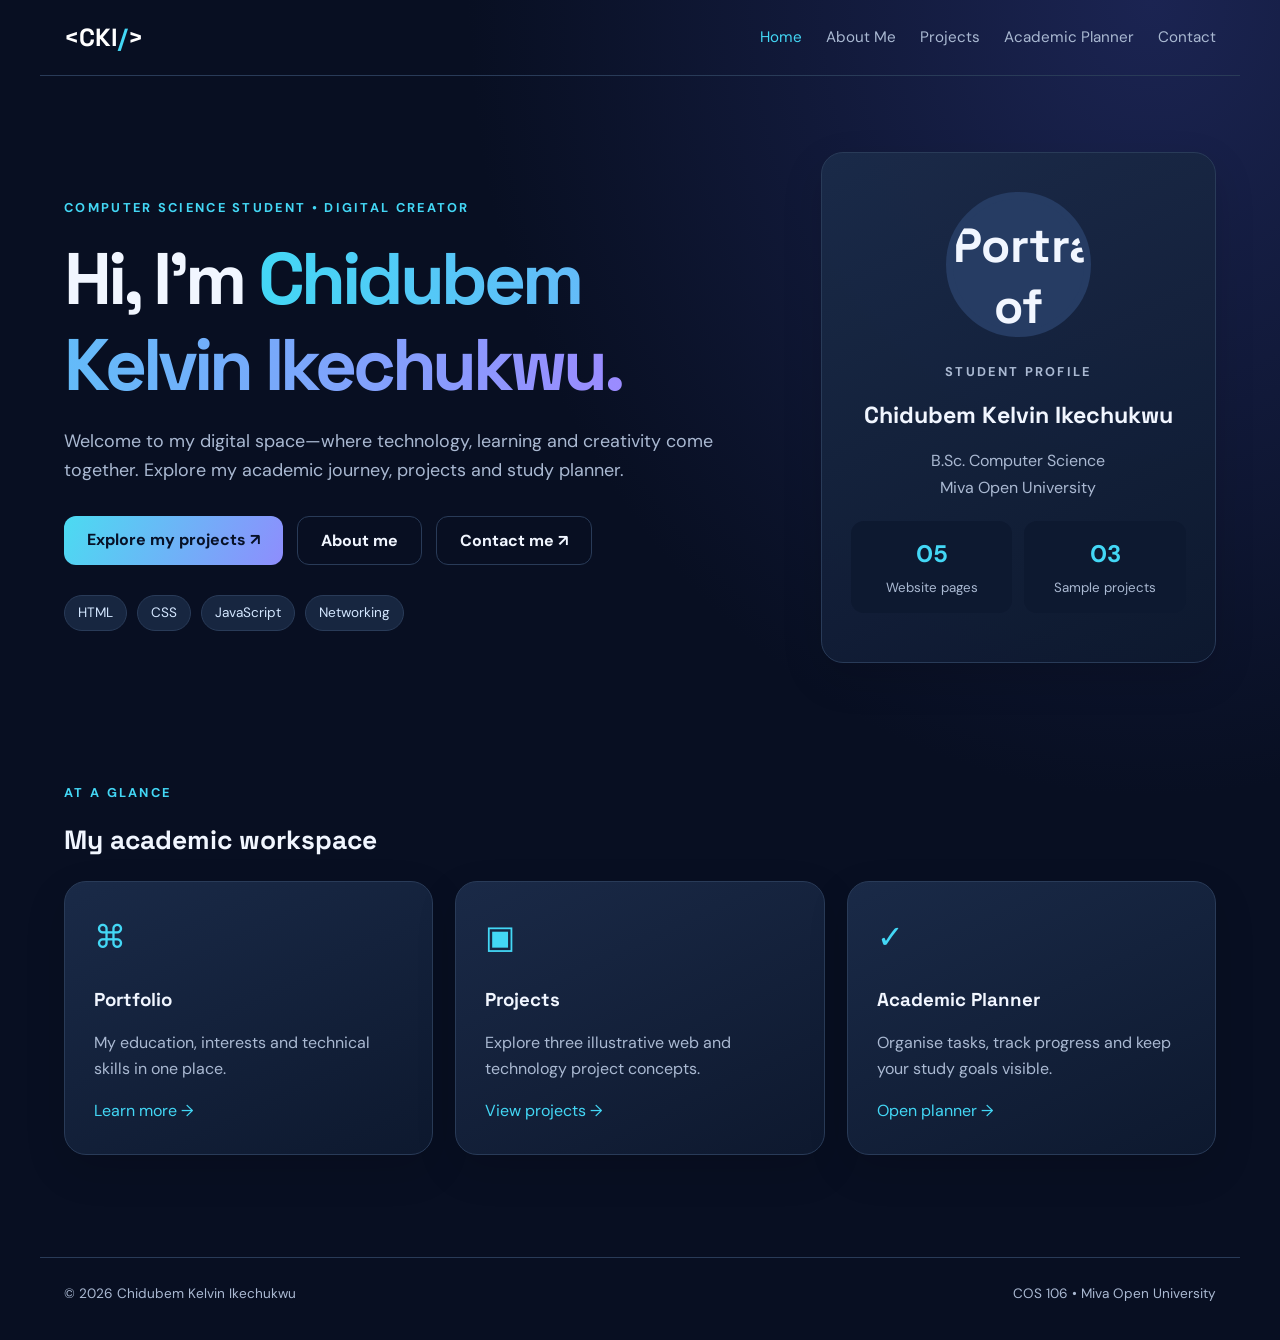
==== index.html @ 4b391e43 "Add files via upload" ====
<!DOCTYPE html><html lang="en"><head><meta charset="UTF-8"><meta name="viewport" content="width=device-width,initial-scale=1"><meta name="description" content="Chidubem Kelvin Ikechukwu student portfolio"><title>Home | Kelvin's Digital Portfolio</title><link rel="stylesheet" href="styles.css"></head><body><header class="site-header"><a class="brand" href="index.html">&lt;CKI<span>/</span>&gt;</a><button class="menu-toggle" aria-label="Toggle navigation" aria-expanded="false">☰</button><nav class="nav" aria-label="Main navigation"><a href="index.html" class="active">Home</a><a href="about.html" class="">About Me</a><a href="projects.html" class="">Projects</a><a href="planner.html" class="">Academic Planner</a><a href="contact.html" class="">Contact</a></nav></header><main><section class="hero"><div><p class="eyebrow">COMPUTER SCIENCE STUDENT • DIGITAL CREATOR</p><h1>Hi, I'm <span class="gradient">Chidubem Kelvin Ikechukwu.</span></h1><p class="lead">Welcome to my digital space—where technology, learning and creativity come together. Explore my academic journey, projects and study planner.</p><div class="actions"><a class="btn" href="projects.html">Explore my projects ↗</a><a class="btn secondary" href="about.html">About me</a><a class="btn secondary" href="contact.html">Contact me ↗</a></div><div class="chips"><span>HTML</span><span>CSS</span><span>JavaScript</span><span>Networking</span></div></div><div class="profile-card"><img class="avatar" src="assets/kelvin-profile.jpg" alt="Portrait of Chidubem Kelvin Ikechukwu"><p class="eyebrow">STUDENT PROFILE</p><h2>Chidubem Kelvin Ikechukwu</h2><p>B.Sc. Computer Science<br>Miva Open University</p><div class="mini-grid"><div><strong>05</strong><small>Website pages</small></div><div><strong>03</strong><small>Sample projects</small></div></div></div></section><section class="section"><div class="section-heading"><p class="eyebrow">AT A GLANCE</p><h2>My academic workspace</h2></div><div class="grid three"><article class="card"><div class="icon">⌘</div><h3>Portfolio</h3><p>My education, interests and technical skills in one place.</p><a href="about.html">Learn more →</a></article><article class="card"><div class="icon">▣</div><h3>Projects</h3><p>Explore three illustrative web and technology project concepts.</p><a href="projects.html">View projects →</a></article><article class="card"><div class="icon">✓</div><h3>Academic Planner</h3><p>Organise tasks, track progress and keep your study goals visible.</p><a href="planner.html">Open planner →</a></article></div></section></main><footer><span>© <span id="year"></span> Chidubem Kelvin Ikechukwu</span><span>COS 106 • Miva Open University</span></footer><script src="script.js"></script></body></html>
---- styles.css ----
@import url('https://fonts.googleapis.com/css2?family=DM+Sans:wght@400;500;600;700&family=Space+Grotesk:wght@400;500;600;700&display=swap');:root{--bg:#080f22;--panel:#111c34;--panel2:#15233f;--text:#f1f6ff;--muted:#aab9d2;--cyan:#43d7f5;--purple:#9b8bff;--line:#293b58}*{box-sizing:border-box}html{scroll-behavior:smooth}body{margin:0;background:radial-gradient(ellipse at 90% 0%,#1b2452 0%,transparent 42%),var(--bg);color:var(--text);font-family:'DM Sans',sans-serif;line-height:1.65}h1,h2,h3,.brand{font-family:'Space Grotesk',sans-serif;line-height:1.18}h1{font-size:clamp(2.6rem,5.7vw,5.4rem);letter-spacing:-.055em;margin:.25em 0}h2{font-size:1.65rem}a{color:var(--cyan);text-decoration:none}a:hover{text-decoration:underline}.site-header{max-width:1200px;margin:auto;display:flex;align-items:center;justify-content:space-between;padding:23px 24px;border-bottom:1px solid var(--line)}.brand{font-size:1.55rem;font-weight:700;color:white}.brand span{color:var(--cyan)}.nav{display:flex;gap:24px}.nav a{color:var(--muted);font-size:.95rem}.nav a:hover,.nav a.active{color:var(--cyan)}.menu-toggle{display:none;background:none;border:1px solid var(--line);color:white;border-radius:9px;font-size:1.5rem;padding:2px 10px}main{max-width:1200px;margin:auto;padding:0 24px;min-height:70vh}.hero{display:grid;grid-template-columns:1.4fr .8fr;gap:65px;align-items:center;min-height:650px;padding:76px 0}.eyebrow{color:var(--cyan);font-size:.8rem;font-weight:700;letter-spacing:.18em}.gradient{background:linear-gradient(90deg,var(--cyan),var(--purple));-webkit-background-clip:text;background-clip:text;color:transparent}.lead{font-size:1.12rem;color:var(--muted);max-width:680px}.actions{display:flex;flex-wrap:wrap;gap:14px;margin:30px 0}.btn{display:inline-block;background:linear-gradient(115deg,#4bdbf1,#8e8dfd);color:#071127;border:0;border-radius:12px;padding:13px 23px;font:700 1rem 'DM Sans',sans-serif;cursor:pointer;transition:transform .2s,filter .2s}.btn:hover{transform:translateY(-3px);filter:brightness(1.1);text-decoration:none}.btn.secondary{background:transparent;border:1px solid var(--line);color:var(--text)}.chips{display:flex;flex-wrap:wrap;gap:10px;margin-top:25px}.chips span{border:1px solid var(--line);background:#172640;padding:6px 13px;border-radius:40px;color:#d4e7ff;font-size:.85rem}.profile-card,.card{border:1px solid var(--line);background:linear-gradient(155deg,rgba(27,43,73,.95),rgba(14,25,47,.95));border-radius:22px;padding:29px;box-shadow:0 15px 40px #0002}.profile-card{text-align:center;animation:floatIn .8s ease both}.avatar{height:145px;width:145px;border-radius:50%;background:linear-gradient(130deg,#1fbcd8,#7868e5);display:grid;place-items:center;font:700 3rem 'Space Grotesk';margin:10px auto 24px;border:7px solid #263c63}.profile-card h2{font-size:1.45rem}.profile-card p{color:var(--muted)}.mini-grid{display:grid;grid-template-columns:1fr 1fr;gap:12px;margin:20px 0}.mini-grid div{background:#0d1930;border-radius:13px;padding:13px}.mini-grid strong{display:block;font-size:1.5rem;color:var(--cyan)}.mini-grid small{color:var(--muted)}.muted{font-size:.84rem;color:var(--muted)}.section{padding:30px 0 72px}.section-heading{margin-bottom:25px}.grid{display:grid;gap:22px}.three{grid-template-columns:repeat(3,minmax(0,1fr))}.two{grid-template-columns:repeat(2,minmax(0,1fr))}.card p,.card li{color:var(--muted)}.card h3{margin-top:25px}.icon{font-size:2rem;color:var(--cyan)}.page-top{padding:80px 0 20px}.page-top h1{font-size:clamp(2.8rem,6vw,4.8rem)}.project-art{height:195px;border-radius:15px;display:flex;flex-direction:column;align-items:flex-start;justify-content:space-between;padding:24px;background:linear-gradient(125deg,#234d74,#20314f);margin-bottom:20px;overflow:hidden}.project-art span{font-size:3rem;opacity:.5}.project-art strong{font-size:1.6rem}.project-art.business{background:linear-gradient(130deg,#4b2d72,#253e68)}.project-art.security{background:linear-gradient(130deg,#0b645f,#243356)}.project a{font-weight:700}table{width:100%;border-collapse:collapse}th,td{text-align:left;padding:14px;border-bottom:1px solid var(--line)}th{color:var(--cyan)}video{max-width:100%;width:500px;border-radius:12px;background:#091329}label{display:block;color:#dceaff;font-weight:600;margin:0 0 18px}input,textarea{width:100%;display:block;margin-top:7px;background:#0b172d;border:1px solid #3b506c;border-radius:10px;padding:12px;color:white;font:inherit}input:focus,textarea:focus{outline:2px solid var(--cyan);outline-offset:1px}.form-row{display:grid;grid-template-columns:2fr 1fr;gap:18px}.stats .card strong{display:block;font-size:2.7rem;color:var(--cyan)}.stats small{color:var(--muted)}.planner-card{margin-top:25px}.task-header{display:flex;align-items:center;justify-content:space-between;gap:15px;margin-top:35px}.task-list{list-style:none;margin:0;padding:0}.task-list li{display:flex;align-items:center;gap:12px;padding:16px 5px;border-bottom:1px solid var(--line)}.task-list li label{display:flex;align-items:center;gap:12px;flex:1;margin:0;min-width:0;overflow-wrap:anywhere}.task-list input[type=checkbox]{width:20px;height:20px;flex-shrink:0;margin:0;accent-color:var(--cyan)}.task-list li.done .task-text{text-decoration:line-through;opacity:.5}.task-date{font-size:.8rem;color:var(--muted)}.delete-btn{background:#472337;color:#ffbecd;border:0;border-radius:8px;padding:7px 12px;cursor:pointer}.empty{color:var(--muted);padding:18px 0}#form-feedback{font-weight:600}.success{color:#78e7b7}.error{color:#ff9aa9}footer{border-top:1px solid var(--line);max-width:1200px;margin:30px auto 0;padding:25px 24px 35px;display:flex;justify-content:space-between;gap:20px;color:var(--muted);font-size:.85rem}@keyframes floatIn{from{opacity:0;transform:translateY(18px)}to{opacity:1;transform:translateY(0)}}@media(max-width:850px){.hero{grid-template-columns:1fr;gap:30px;min-height:auto}.three,.two{grid-template-columns:1fr}.profile-card{max-width:500px}.nav{gap:13px}}@media(max-width:640px){.menu-toggle{display:block}.site-header{position:relative}.nav{display:none;position:absolute;z-index:3;top:76px;left:16px;right:16px;flex-direction:column;padding:20px;background:#172640;border:1px solid var(--line);border-radius:14px}.nav.open{display:flex}.hero{padding:50px 0}.page-top{padding-top:48px}.form-row{grid-template-columns:1fr}footer{flex-direction:column}th,td{padding:9px;font-size:.85rem}}
/* Student portrait */
.avatar{object-fit:cover;object-position:center 42%;display:block;background:#263c63;}

.contact-links{margin:1.2rem 0;overflow-wrap:anywhere}.contact-links p{margin:.8rem 0}.contact-links strong{color:var(--text,#eaf2ff)}
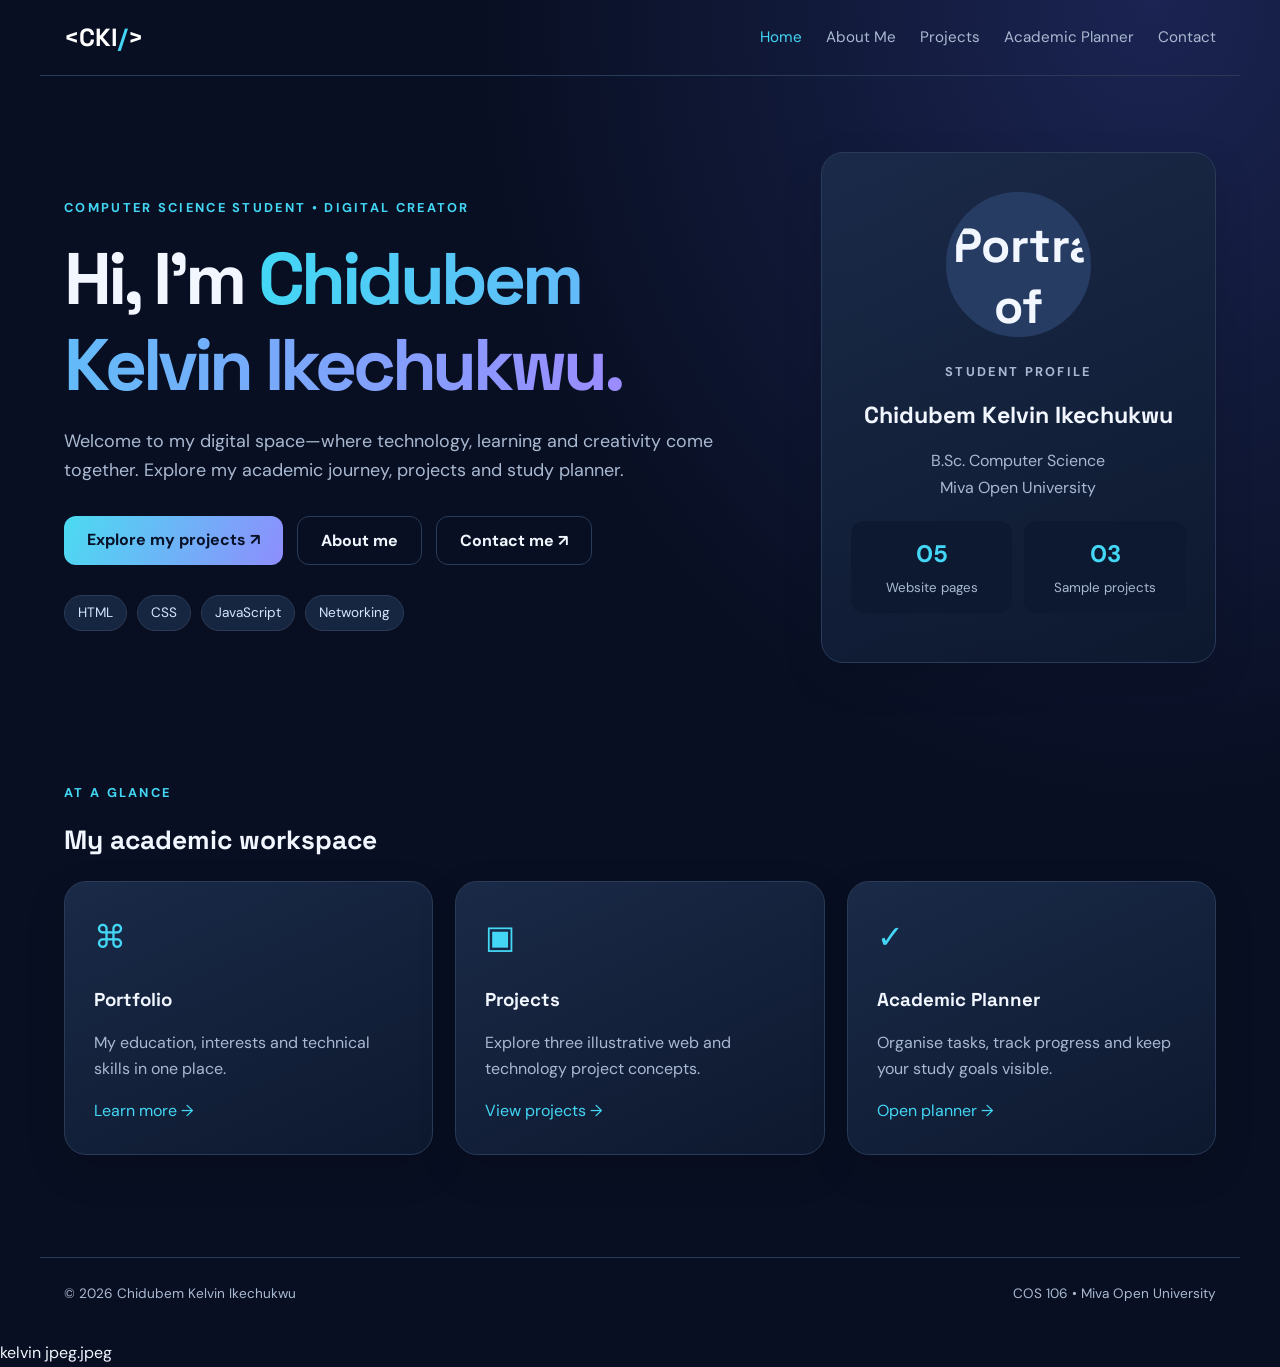
==== commit abead3fb: "updated profile photograph" ====
--- a/index.html
+++ b/index.html
@@ -1 +1 @@
-<!DOCTYPE html><html lang="en"><head><meta charset="UTF-8"><meta name="viewport" content="width=device-width,initial-scale=1"><meta name="description" content="Chidubem Kelvin Ikechukwu student portfolio"><title>Home | Kelvin's Digital Portfolio</title><link rel="stylesheet" href="styles.css"></head><body><header class="site-header"><a class="brand" href="index.html">&lt;CKI<span>/</span>&gt;</a><button class="menu-toggle" aria-label="Toggle navigation" aria-expanded="false">☰</button><nav class="nav" aria-label="Main navigation"><a href="index.html" class="active">Home</a><a href="about.html" class="">About Me</a><a href="projects.html" class="">Projects</a><a href="planner.html" class="">Academic Planner</a><a href="contact.html" class="">Contact</a></nav></header><main><section class="hero"><div><p class="eyebrow">COMPUTER SCIENCE STUDENT • DIGITAL CREATOR</p><h1>Hi, I'm <span class="gradient">Chidubem Kelvin Ikechukwu.</span></h1><p class="lead">Welcome to my digital space—where technology, learning and creativity come together. Explore my academic journey, projects and study planner.</p><div class="actions"><a class="btn" href="projects.html">Explore my projects ↗</a><a class="btn secondary" href="about.html">About me</a><a class="btn secondary" href="contact.html">Contact me ↗</a></div><div class="chips"><span>HTML</span><span>CSS</span><span>JavaScript</span><span>Networking</span></div></div><div class="profile-card"><img class="avatar" src="assets/kelvin-profile.jpg" alt="Portrait of Chidubem Kelvin Ikechukwu"><p class="eyebrow">STUDENT PROFILE</p><h2>Chidubem Kelvin Ikechukwu</h2><p>B.Sc. Computer Science<br>Miva Open University</p><div class="mini-grid"><div><strong>05</strong><small>Website pages</small></div><div><strong>03</strong><small>Sample projects</small></div></div></div></section><section class="section"><div class="section-heading"><p class="eyebrow">AT A GLANCE</p><h2>My academic workspace</h2></div><div class="grid three"><article class="card"><div class="icon">⌘</div><h3>Portfolio</h3><p>My education, interests and technical skills in one place.</p><a href="about.html">Learn more →</a></article><article class="card"><div class="icon">▣</div><h3>Projects</h3><p>Explore three illustrative web and technology project concepts.</p><a href="projects.html">View projects →</a></article><article class="card"><div class="icon">✓</div><h3>Academic Planner</h3><p>Organise tasks, track progress and keep your study goals visible.</p><a href="planner.html">Open planner →</a></article></div></section></main><footer><span>© <span id="year"></span> Chidubem Kelvin Ikechukwu</span><span>COS 106 • Miva Open University</span></footer><script src="script.js"></script></body></html>+<!DOCTYPE html><html lang="en"><head><meta charset="UTF-8"><meta name="viewport" content="width=device-width,initial-scale=1"><meta name="description" content="Chidubem Kelvin Ikechukwu student portfolio"><title>Home | Kelvin's Digital Portfolio</title><link rel="stylesheet" href="styles.css"></head><body><header class="site-header"><a class="brand" href="index.html">&lt;CKI<span>/</span>&gt;</a><button class="menu-toggle" aria-label="Toggle navigation" aria-expanded="false">☰</button><nav class="nav" aria-label="Main navigation"><a href="index.html" class="active">Home</a><a href="about.html" class="">About Me</a><a href="projects.html" class="">Projects</a><a href="planner.html" class="">Academic Planner</a><a href="contact.html" class="">Contact</a></nav></header><main><section class="hero"><div><p class="eyebrow">COMPUTER SCIENCE STUDENT • DIGITAL CREATOR</p><h1>Hi, I'm <span class="gradient">Chidubem Kelvin Ikechukwu.</span></h1><p class="lead">Welcome to my digital space—where technology, learning and creativity come together. Explore my academic journey, projects and study planner.</p><div class="actions"><a class="btn" href="projects.html">Explore my projects ↗</a><a class="btn secondary" href="about.html">About me</a><a class="btn secondary" href="contact.html">Contact me ↗</a></div><div class="chips"><span>HTML</span><span>CSS</span><span>JavaScript</span><span>Networking</span></div></div><div class="profile-card"><img class="avatar" src="" alt="Portrait of Chidubem Kelvin Ikechukwu"><p class="eyebrow">STUDENT PROFILE</p><h2>Chidubem Kelvin Ikechukwu</h2><p>B.Sc. Computer Science<br>Miva Open University</p><div class="mini-grid"><div><strong>05</strong><small>Website pages</small></div><div><strong>03</strong><small>Sample projects</small></div></div></div></section><section class="section"><div class="section-heading"><p class="eyebrow">AT A GLANCE</p><h2>My academic workspace</h2></div><div class="grid three"><article class="card"><div class="icon">⌘</div><h3>Portfolio</h3><p>My education, interests and technical skills in one place.</p><a href="about.html">Learn more →</a></article><article class="card"><div class="icon">▣</div><h3>Projects</h3><p>Explore three illustrative web and technology project concepts.</p><a href="projects.html">View projects →</a></article><article class="card"><div class="icon">✓</div><h3>Academic Planner</h3><p>Organise tasks, track progress and keep your study goals visible.</p><a href="planner.html">Open planner →</a></article></div></section></main><footer><span>© <span id="year"></span> Chidubem Kelvin Ikechukwu</span><span>COS 106 • Miva Open University</span></footer><script src="script.js"></script></body></html>kelvin jpeg.jpeg
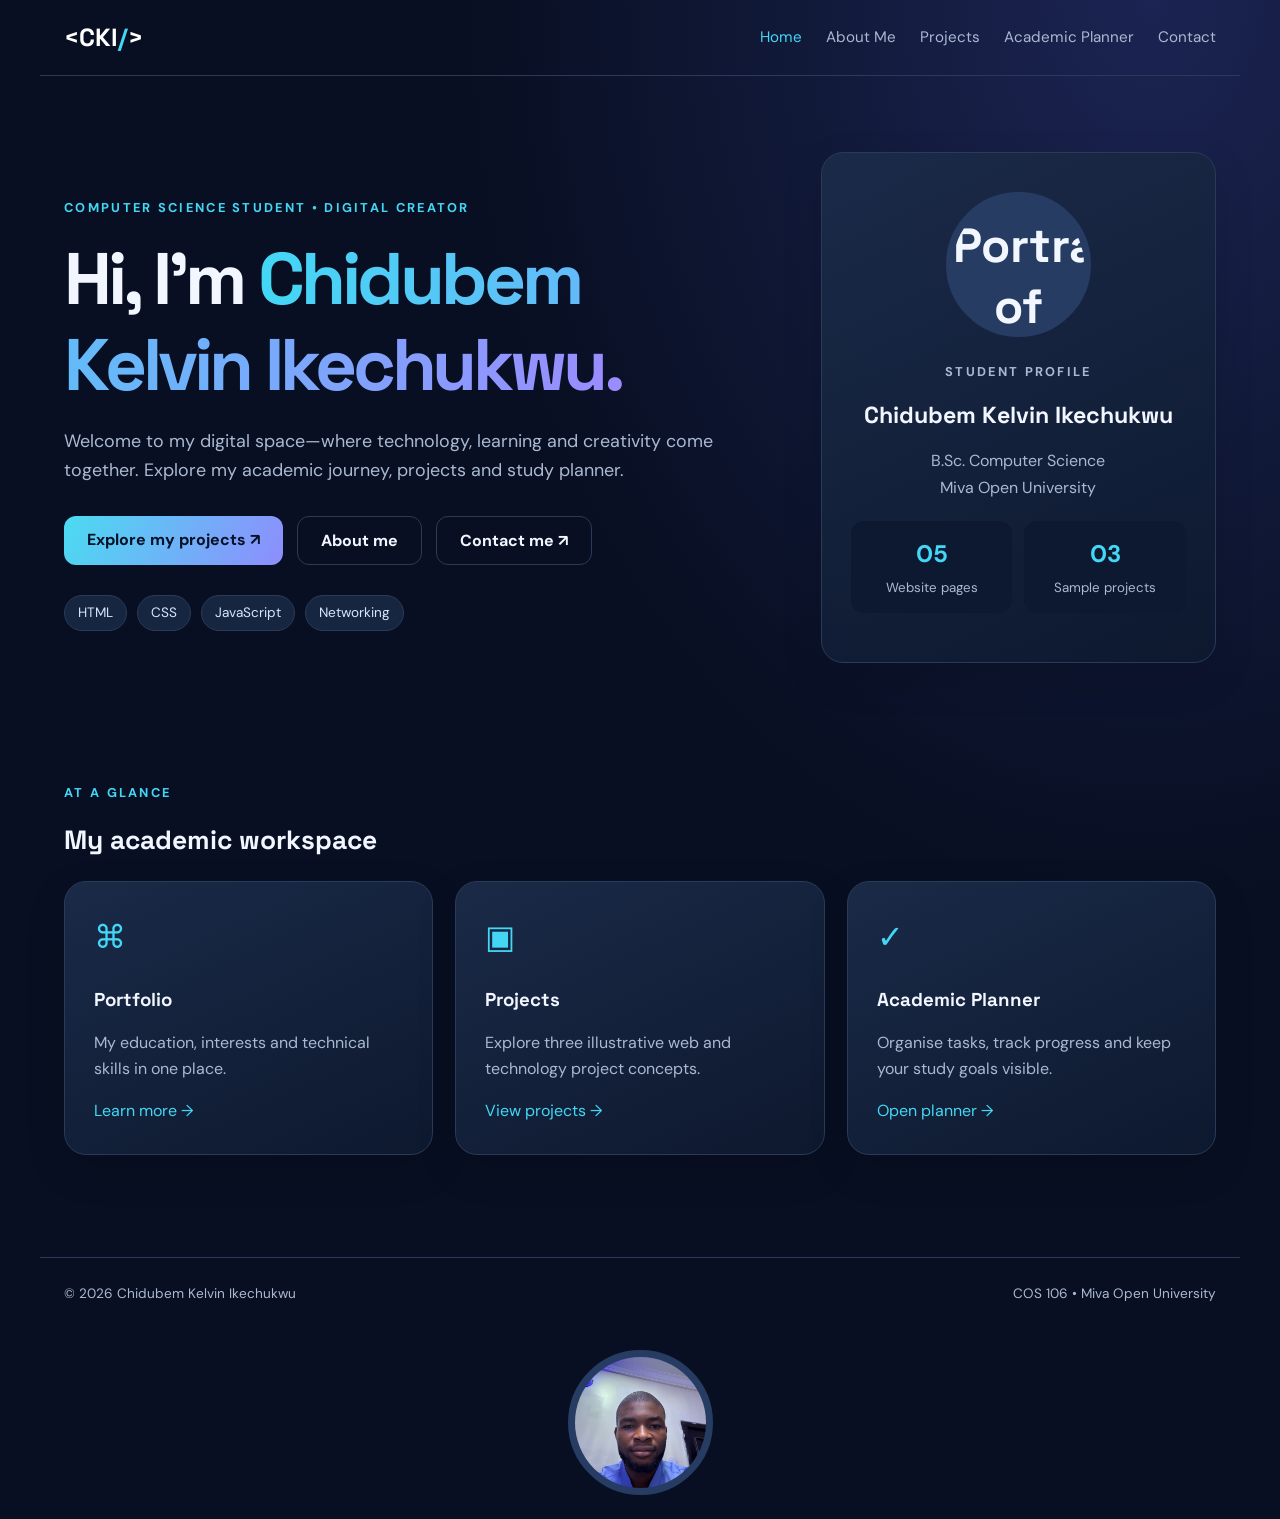
==== commit deef5ac6: "updated profile photograph" ====
--- a/index.html
+++ b/index.html
@@ -1 +1,3 @@
-<!DOCTYPE html><html lang="en"><head><meta charset="UTF-8"><meta name="viewport" content="width=device-width,initial-scale=1"><meta name="description" content="Chidubem Kelvin Ikechukwu student portfolio"><title>Home | Kelvin's Digital Portfolio</title><link rel="stylesheet" href="styles.css"></head><body><header class="site-header"><a class="brand" href="index.html">&lt;CKI<span>/</span>&gt;</a><button class="menu-toggle" aria-label="Toggle navigation" aria-expanded="false">☰</button><nav class="nav" aria-label="Main navigation"><a href="index.html" class="active">Home</a><a href="about.html" class="">About Me</a><a href="projects.html" class="">Projects</a><a href="planner.html" class="">Academic Planner</a><a href="contact.html" class="">Contact</a></nav></header><main><section class="hero"><div><p class="eyebrow">COMPUTER SCIENCE STUDENT • DIGITAL CREATOR</p><h1>Hi, I'm <span class="gradient">Chidubem Kelvin Ikechukwu.</span></h1><p class="lead">Welcome to my digital space—where technology, learning and creativity come together. Explore my academic journey, projects and study planner.</p><div class="actions"><a class="btn" href="projects.html">Explore my projects ↗</a><a class="btn secondary" href="about.html">About me</a><a class="btn secondary" href="contact.html">Contact me ↗</a></div><div class="chips"><span>HTML</span><span>CSS</span><span>JavaScript</span><span>Networking</span></div></div><div class="profile-card"><img class="avatar" src="" alt="Portrait of Chidubem Kelvin Ikechukwu"><p class="eyebrow">STUDENT PROFILE</p><h2>Chidubem Kelvin Ikechukwu</h2><p>B.Sc. Computer Science<br>Miva Open University</p><div class="mini-grid"><div><strong>05</strong><small>Website pages</small></div><div><strong>03</strong><small>Sample projects</small></div></div></div></section><section class="section"><div class="section-heading"><p class="eyebrow">AT A GLANCE</p><h2>My academic workspace</h2></div><div class="grid three"><article class="card"><div class="icon">⌘</div><h3>Portfolio</h3><p>My education, interests and technical skills in one place.</p><a href="about.html">Learn more →</a></article><article class="card"><div class="icon">▣</div><h3>Projects</h3><p>Explore three illustrative web and technology project concepts.</p><a href="projects.html">View projects →</a></article><article class="card"><div class="icon">✓</div><h3>Academic Planner</h3><p>Organise tasks, track progress and keep your study goals visible.</p><a href="planner.html">Open planner →</a></article></div></section></main><footer><span>© <span id="year"></span> Chidubem Kelvin Ikechukwu</span><span>COS 106 • Miva Open University</span></footer><script src="script.js"></script></body></html>kelvin jpeg.jpeg+<!DOCTYPE html><html lang="en"><head><meta charset="UTF-8"><meta name="viewport" content="width=device-width,initial-scale=1"><meta name="description" content="Chidubem Kelvin Ikechukwu student portfolio"><title>Home | Kelvin's Digital Portfolio</title><link rel="stylesheet" href="styles.css"></head><body><header class="site-header"><a class="brand" href="index.html">&lt;CKI<span>/</span>&gt;</a><button class="menu-toggle" aria-label="Toggle navigation" aria-expanded="false">☰</button><nav class="nav" aria-label="Main navigation"><a href="index.html" class="active">Home</a><a href="about.html" class="">About Me</a><a href="projects.html" class="">Projects</a><a href="planner.html" class="">Academic Planner</a><a href="contact.html" class="">Contact</a></nav></header><main><section class="hero"><div><p class="eyebrow">COMPUTER SCIENCE STUDENT • DIGITAL CREATOR</p><h1>Hi, I'm <span class="gradient">Chidubem Kelvin Ikechukwu.</span></h1><p class="lead">Welcome to my digital space—where technology, learning and creativity come together. Explore my academic journey, projects and study planner.</p><div class="actions"><a class="btn" href="projects.html">Explore my projects ↗</a><a class="btn secondary" href="about.html">About me</a><a class="btn secondary" href="contact.html">Contact me ↗</a></div><div class="chips"><span>HTML</span><span>CSS</span><span>JavaScript</span><span>Networking</span></div></div><div class="profile-card"><img class="avatar" src="" alt="Portrait of Chidubem Kelvin Ikechukwu"><p class="eyebrow">STUDENT PROFILE</p><h2>Chidubem Kelvin Ikechukwu</h2><p>B.Sc. Computer Science<br>Miva Open University</p><div class="mini-grid"><div><strong>05</strong><small>Website pages</small></div><div><strong>03</strong><small>Sample projects</small></div></div></div></section><section class="section"><div class="section-heading"><p class="eyebrow">AT A GLANCE</p><h2>My academic workspace</h2></div><div class="grid three"><article class="card"><div class="icon">⌘</div><h3>Portfolio</h3><p>My education, interests and technical skills in one place.</p><a href="about.html">Learn more →</a></article><article class="card"><div class="icon">▣</div><h3>Projects</h3><p>Explore three illustrative web and technology project concepts.</p><a href="projects.html">View projects →</a></article><article class="card"><div class="icon">✓</div><h3>Academic Planner</h3><p>Organise tasks, track progress and keep your study goals visible.</p><a href="planner.html">Open planner →</a></article></div></section></main><footer><span>© <span id="year"></span> Chidubem Kelvin Ikechukwu</span><span>COS 106 • Miva Open University</span></footer><script src="script.js"></script></body></html><img class="avatar"
+     src="kelvin jpeg.jpeg"
+     alt="Portrait of Chidubem Kelvin Ikechukwu">
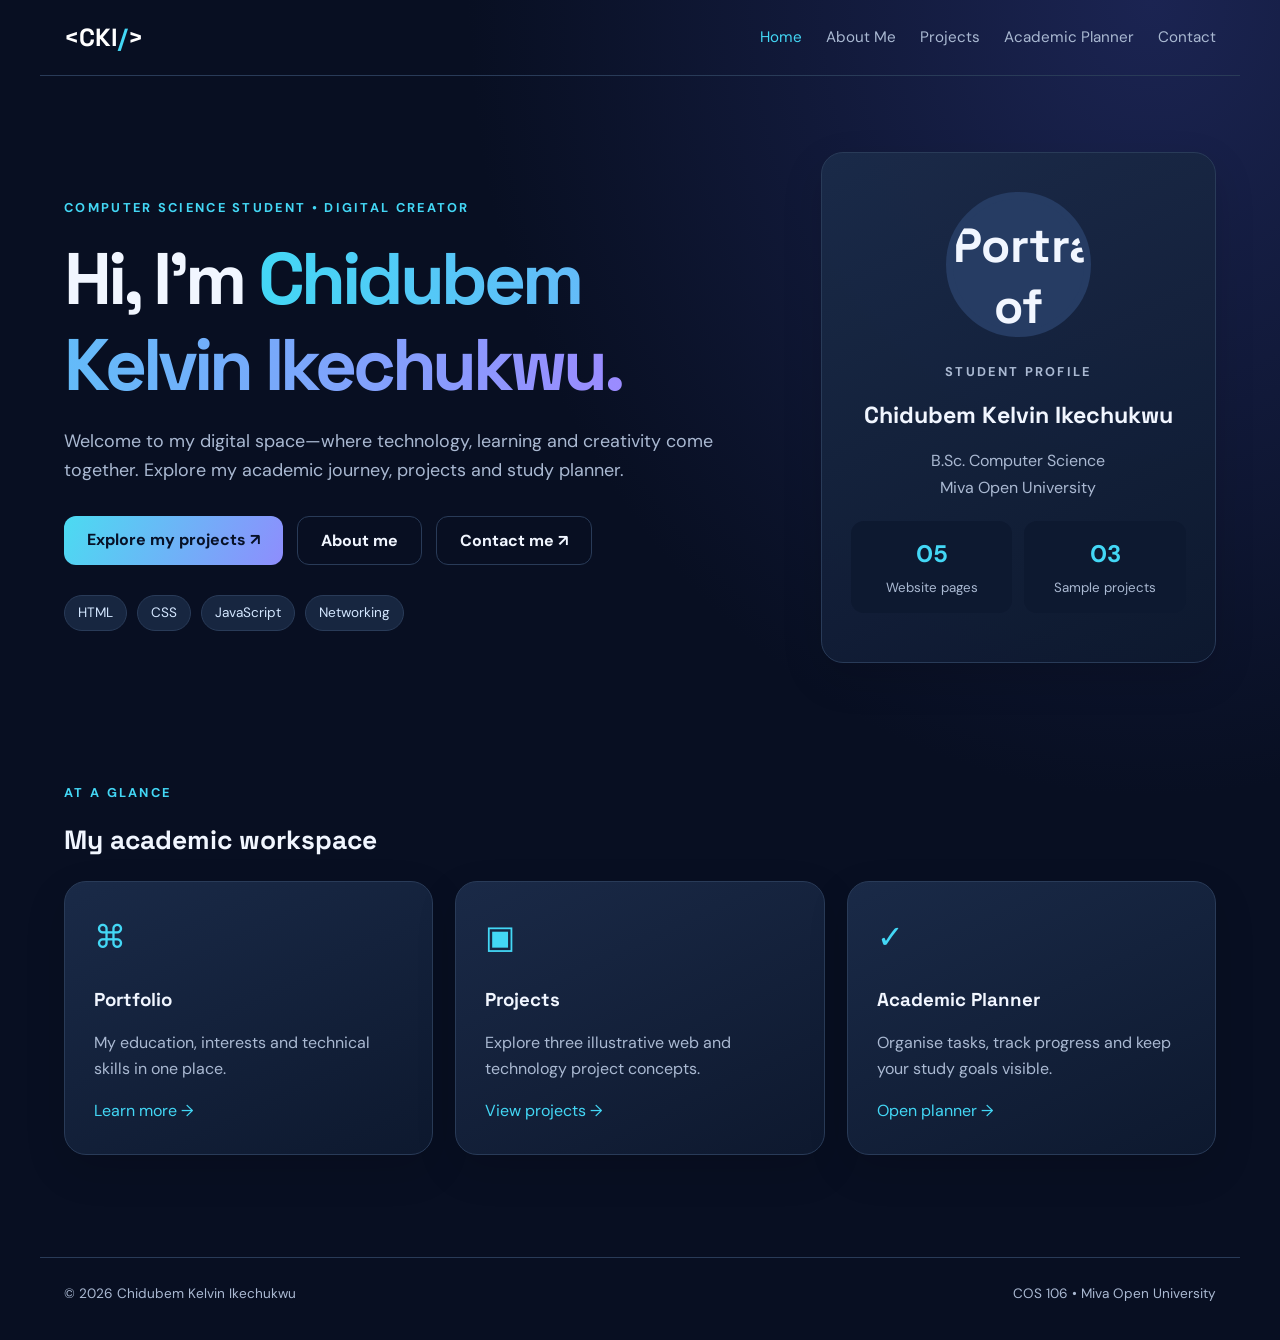
==== commit 49272fdf: "fixed profile photograph" ====
--- a/index.html
+++ b/index.html
@@ -1,3 +1 @@
-<!DOCTYPE html><html lang="en"><head><meta charset="UTF-8"><meta name="viewport" content="width=device-width,initial-scale=1"><meta name="description" content="Chidubem Kelvin Ikechukwu student portfolio"><title>Home | Kelvin's Digital Portfolio</title><link rel="stylesheet" href="styles.css"></head><body><header class="site-header"><a class="brand" href="index.html">&lt;CKI<span>/</span>&gt;</a><button class="menu-toggle" aria-label="Toggle navigation" aria-expanded="false">☰</button><nav class="nav" aria-label="Main navigation"><a href="index.html" class="active">Home</a><a href="about.html" class="">About Me</a><a href="projects.html" class="">Projects</a><a href="planner.html" class="">Academic Planner</a><a href="contact.html" class="">Contact</a></nav></header><main><section class="hero"><div><p class="eyebrow">COMPUTER SCIENCE STUDENT • DIGITAL CREATOR</p><h1>Hi, I'm <span class="gradient">Chidubem Kelvin Ikechukwu.</span></h1><p class="lead">Welcome to my digital space—where technology, learning and creativity come together. Explore my academic journey, projects and study planner.</p><div class="actions"><a class="btn" href="projects.html">Explore my projects ↗</a><a class="btn secondary" href="about.html">About me</a><a class="btn secondary" href="contact.html">Contact me ↗</a></div><div class="chips"><span>HTML</span><span>CSS</span><span>JavaScript</span><span>Networking</span></div></div><div class="profile-card"><img class="avatar" src="" alt="Portrait of Chidubem Kelvin Ikechukwu"><p class="eyebrow">STUDENT PROFILE</p><h2>Chidubem Kelvin Ikechukwu</h2><p>B.Sc. Computer Science<br>Miva Open University</p><div class="mini-grid"><div><strong>05</strong><small>Website pages</small></div><div><strong>03</strong><small>Sample projects</small></div></div></div></section><section class="section"><div class="section-heading"><p class="eyebrow">AT A GLANCE</p><h2>My academic workspace</h2></div><div class="grid three"><article class="card"><div class="icon">⌘</div><h3>Portfolio</h3><p>My education, interests and technical skills in one place.</p><a href="about.html">Learn more →</a></article><article class="card"><div class="icon">▣</div><h3>Projects</h3><p>Explore three illustrative web and technology project concepts.</p><a href="projects.html">View projects →</a></article><article class="card"><div class="icon">✓</div><h3>Academic Planner</h3><p>Organise tasks, track progress and keep your study goals visible.</p><a href="planner.html">Open planner →</a></article></div></section></main><footer><span>© <span id="year"></span> Chidubem Kelvin Ikechukwu</span><span>COS 106 • Miva Open University</span></footer><script src="script.js"></script></body></html><img class="avatar"
-     src="kelvin jpeg.jpeg"
-     alt="Portrait of Chidubem Kelvin Ikechukwu">+<!DOCTYPE html><html lang="en"><head><meta charset="UTF-8"><meta name="viewport" content="width=device-width,initial-scale=1"><meta name="description" content="Chidubem Kelvin Ikechukwu student portfolio"><title>Home | Kelvin's Digital Portfolio</title><link rel="stylesheet" href="styles.css"></head><body><header class="site-header"><a class="brand" href="index.html">&lt;CKI<span>/</span>&gt;</a><button class="menu-toggle" aria-label="Toggle navigation" aria-expanded="false">☰</button><nav class="nav" aria-label="Main navigation"><a href="index.html" class="active">Home</a><a href="about.html" class="">About Me</a><a href="projects.html" class="">Projects</a><a href="planner.html" class="">Academic Planner</a><a href="contact.html" class="">Contact</a></nav></header><main><section class="hero"><div><p class="eyebrow">COMPUTER SCIENCE STUDENT • DIGITAL CREATOR</p><h1>Hi, I'm <span class="gradient">Chidubem Kelvin Ikechukwu.</span></h1><p class="lead">Welcome to my digital space—where technology, learning and creativity come together. Explore my academic journey, projects and study planner.</p><div class="actions"><a class="btn" href="projects.html">Explore my projects ↗</a><a class="btn secondary" href="about.html">About me</a><a class="btn secondary" href="contact.html">Contact me ↗</a></div><div class="chips"><span>HTML</span><span>CSS</span><span>JavaScript</span><span>Networking</span></div></div><div class="profile-card"><img class="avatar" src="" alt="Portrait of Chidubem Kelvin Ikechukwu"><p class="eyebrow">STUDENT PROFILE</p><h2>Chidubem Kelvin Ikechukwu</h2><p>B.Sc. Computer Science<br>Miva Open University</p><div class="mini-grid"><div><strong>05</strong><small>Website pages</small></div><div><strong>03</strong><small>Sample projects</small></div></div></div></section><section class="section"><div class="section-heading"><p class="eyebrow">AT A GLANCE</p><h2>My academic workspace</h2></div><div class="grid three"><article class="card"><div class="icon">⌘</div><h3>Portfolio</h3><p>My education, interests and technical skills in one place.</p><a href="about.html">Learn more →</a></article><article class="card"><div class="icon">▣</div><h3>Projects</h3><p>Explore three illustrative web and technology project concepts.</p><a href="projects.html">View projects →</a></article><article class="card"><div class="icon">✓</div><h3>Academic Planner</h3><p>Organise tasks, track progress and keep your study goals visible.</p><a href="planner.html">Open planner →</a></article></div></section></main><footer><span>© <span id="year"></span> Chidubem Kelvin Ikechukwu</span><span>COS 106 • Miva Open University</span></footer><script src="script.js"></script></body></html><!DOCTYPE html><imgg class="avatar"src="kelvin jpeg.jpeg"alt="portrait of"Chidubem Kelvin Ikechukwu"
